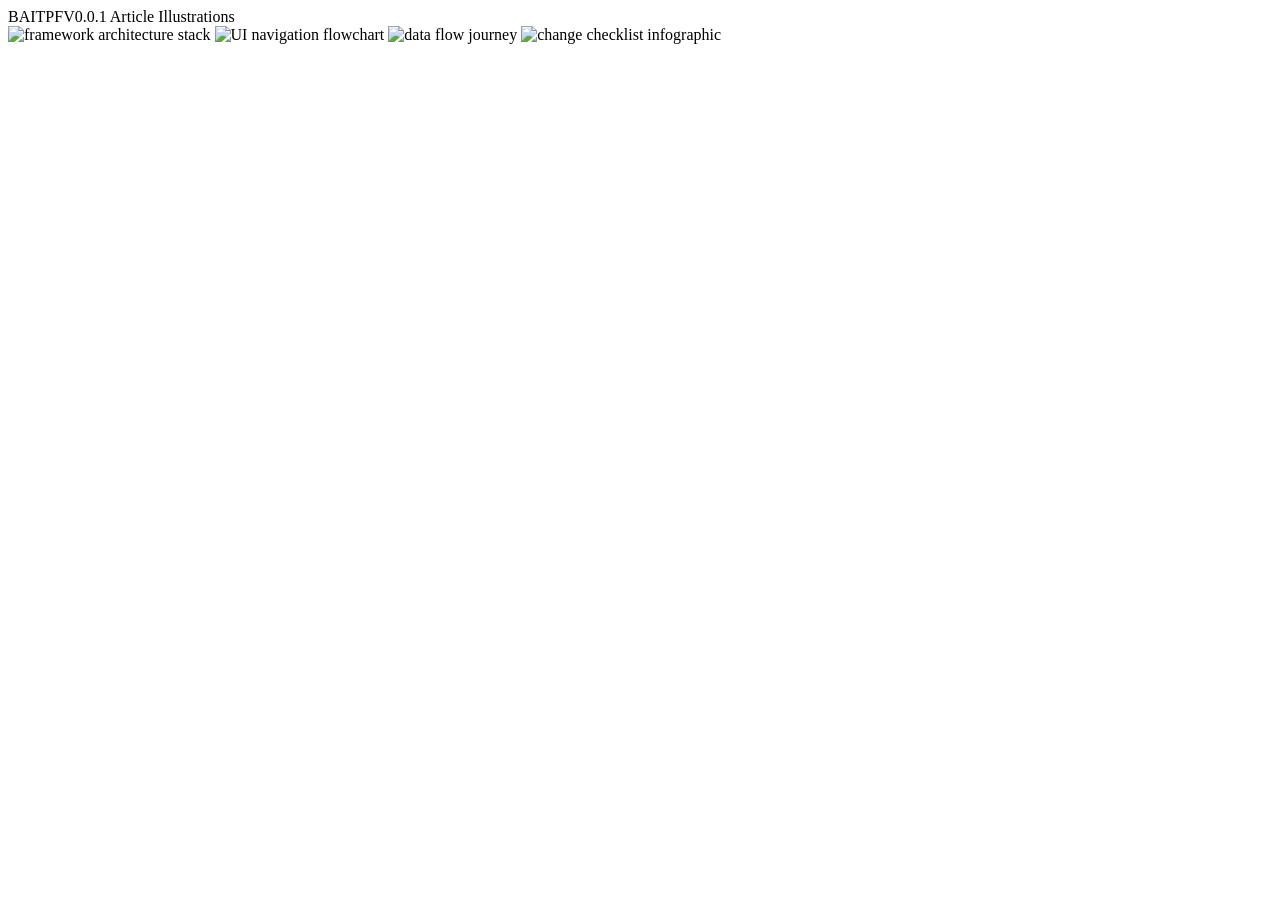
==== article-illustrations/index.html @ 26e82782 "fix: correct illustration image paths" ====
<!DOCTYPE html>
<html lang="en">
<head>
  <meta charset="UTF-8" />
  <meta name="viewport" content="width=device-width, initial-scale=1" />
  <title>BAITPFV Article Illustrations</title>
  <link rel="stylesheet" href="style.css" />
</head>
<body>
  <header class="header">BAITPFV0.0.1 Article Illustrations</header>
  <main class="section">
    <img src="imgs/01.png" alt="framework architecture stack" />
    <img src="imgs/02.png" alt="UI navigation flowchart" />
    <img src="imgs/03.png" alt="data flow journey" />
    <img src="imgs/04.png" alt="change checklist infographic" />
  </main>
</body>
</html>
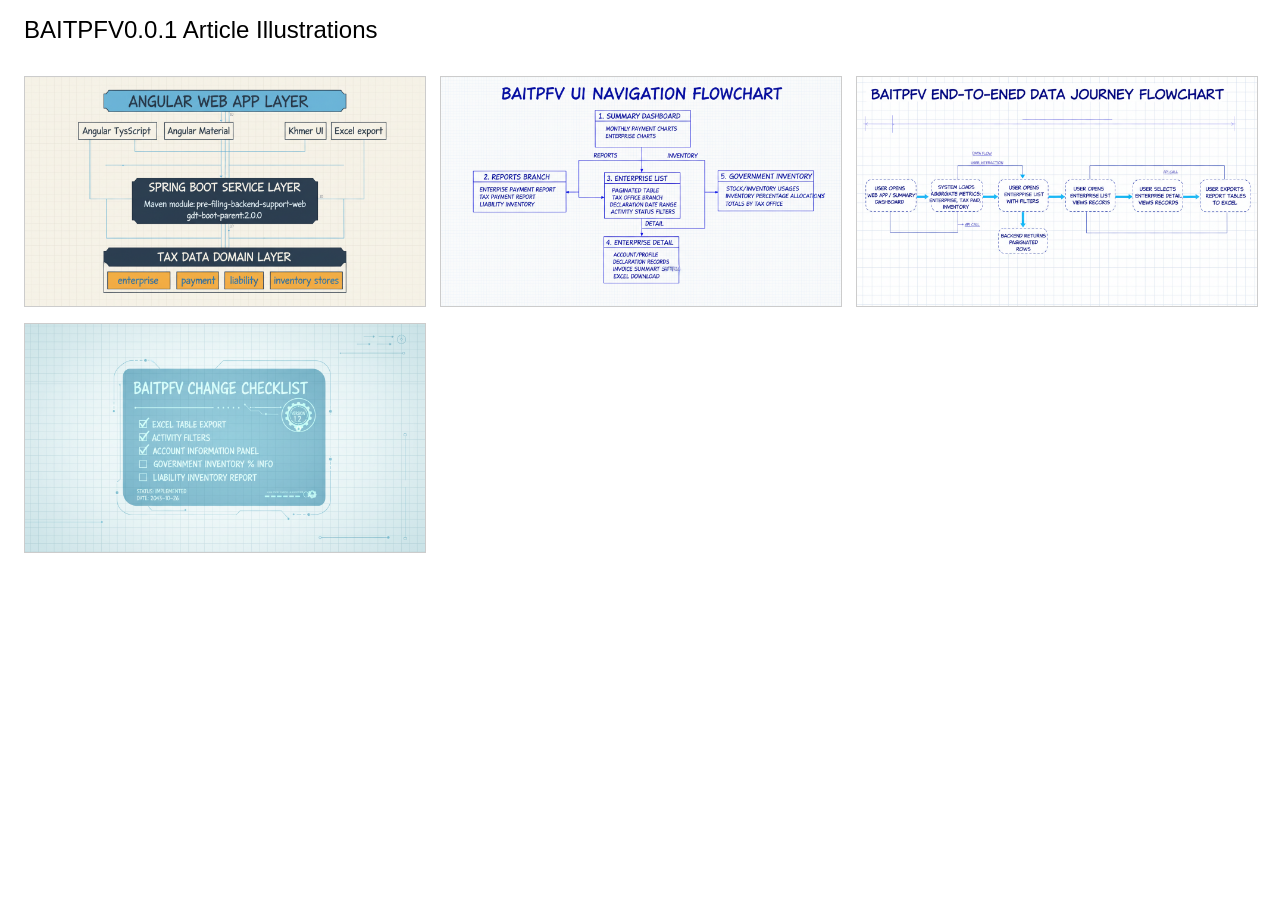
==== commit 277e422a: "feat: add lightbox fullscreen image viewer" ====
--- a/article-illustrations/index.html
+++ b/article-illustrations/index.html
@@ -8,11 +8,18 @@
 </head>
 <body>
   <header class="header">BAITPFV0.0.1 Article Illustrations</header>
-  <main class="section">
+  <main class="gallery">
     <img src="imgs/01.png" alt="framework architecture stack" />
     <img src="imgs/02.png" alt="UI navigation flowchart" />
     <img src="imgs/03.png" alt="data flow journey" />
     <img src="imgs/04.png" alt="change checklist infographic" />
   </main>
+
+  <div class="lightbox" id="lightbox" hidden>
+    <button class="lightbox-close" aria-label="Close">×</button>
+    <img class="lightbox-image" src="" alt="" />
+  </div>
+
+  <script src="app.js"></script>
 </body>
 </html>
--- a/article-illustrations/style.css
+++ b/article-illustrations/style.css
@@ -0,0 +1,56 @@
+.header {
+  font-family: Arial, Helvetica, sans-serif;
+  font-size: 1.5rem;
+  margin: 1rem;
+}
+
+.gallery {
+  display: grid;
+  grid-template-columns: repeat(auto-fit, minmax(300px, 1fr));
+  gap: 1rem;
+  padding: 1rem;
+}
+
+.gallery img {
+  width: 100%;
+  border: 1px solid #ccc;
+  cursor: zoom-in;
+  background: #f5f5f5;
+}
+
+.lightbox {
+  position: fixed;
+  inset: 0;
+  background: rgba(0, 0, 0, 0.85);
+  display: flex;
+  align-items: center;
+  justify-content: center;
+  padding: 2rem;
+  z-index: 9999;
+}
+
+.lightbox[hidden] {
+  display: none;
+}
+
+.lightbox-image {
+  max-width: 100%;
+  max-height: 100%;
+  object-fit: contain;
+  box-shadow: 0 10px 30px rgba(0, 0, 0, 0.4);
+  border-radius: 4px;
+}
+
+.lightbox-close {
+  position: absolute;
+  top: 1rem;
+  right: 1rem;
+  background: #fff;
+  border: 0;
+  font-size: 2rem;
+  line-height: 1;
+  width: 2.5rem;
+  height: 2.5rem;
+  border-radius: 999px;
+  cursor: pointer;
+}
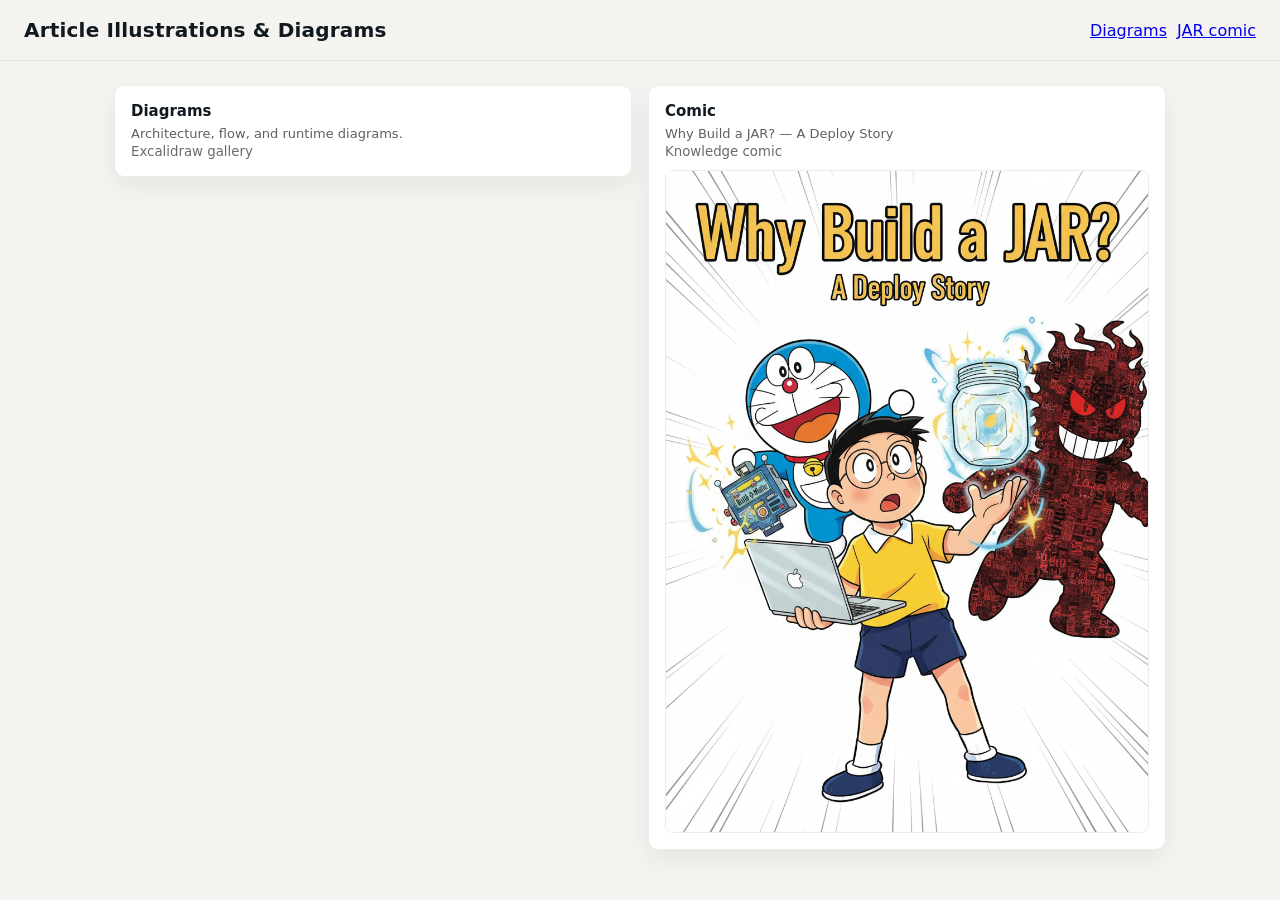
==== commit 1ec98feb: "feat: add comic site" ====
--- a/article-illustrations/index.html
+++ b/article-illustrations/index.html
@@ -1,25 +1,100 @@
 <!DOCTYPE html>
 <html lang="en">
 <head>
-  <meta charset="UTF-8" />
+  <meta charset="utf-8" />
   <meta name="viewport" content="width=device-width, initial-scale=1" />
-  <title>BAITPFV Article Illustrations</title>
-  <link rel="stylesheet" href="style.css" />
+  <title>Article Illustrations</title>
+  <style>
+    :root {
+      --ink: #101820;
+      --paper: #f5f3ef;
+      --rule: rgba(15,15,15,0.08);
+    }
+    * { box-sizing: border-box; }
+    html, body {
+      margin: 0;
+      padding: 0;
+      background: var(--paper);
+      color: var(--ink);
+      font-family: ui-sans-serif, system-ui, -apple-system, "Segoe UI", Roboto, "Helvetica Neue", Arial, sans-serif;
+    }
+    header {
+      display: flex;
+      align-items: center;
+      justify-content: space-between;
+      gap: 16px;
+      padding: 18px 24px;
+      border-bottom: 1px solid var(--rule);
+    }
+    h1 {
+      margin: 0;
+      font-size: 20px;
+      font-weight: 700;
+      letter-spacing: 0.2px;
+    }
+    nav {
+      display: flex;
+      gap: 10px;
+    }
+    main {
+      padding: 24px;
+      display: grid;
+      grid-template-columns: repeat(auto-fit, minmax(240px, 1fr));
+      gap: 16px;
+      max-width: 1100px;
+      margin: 0 auto;
+      align-items: start;
+    }
+    a.card {
+      background: #fff;
+      border: 1px solid var(--rule);
+      border-radius: 10px;
+      padding: 16px;
+      text-decoration: none;
+      color: inherit;
+      box-shadow: 0 10px 24px rgba(10,10,10,0.06);
+    }
+    .card h2 {
+      margin: 0 0 6px;
+      font-size: 15px;
+    }
+    .card p {
+      margin: 0;
+      color: #5f5f5f;
+      font-size: 13px;
+    }
+    img.preview {
+      display: block;
+      margin-top: 10px;
+      width: 100%;
+      border-radius: 8px;
+      border: 1px solid var(--rule);
+    }
+    small.meta {
+      color: #6b6b6b;
+    }
+  </style>
 </head>
 <body>
-  <header class="header">BAITPFV0.0.1 Article Illustrations</header>
-  <main class="gallery">
-    <img src="imgs/01.png" alt="framework architecture stack" />
-    <img src="imgs/02.png" alt="UI navigation flowchart" />
-    <img src="imgs/03.png" alt="data flow journey" />
-    <img src="imgs/04.png" alt="change checklist infographic" />
+  <header>
+    <h1>Article Illustrations & Diagrams</h1>
+    <nav>
+      <a href="diagrams.html">Diagrams</a>
+      <a href="comic.html">JAR comic</a>
+    </nav>
+  </header>
+  <main>
+    <a class="card" href="diagrams.html">
+      <h2>Diagrams</h2>
+      <p>Architecture, flow, and runtime diagrams.</p>
+      <small class="meta">Excalidraw gallery</small>
+    </a>
+    <a class="card" href="comic.html">
+      <h2>Comic</h2>
+      <p>Why Build a JAR? — A Deploy Story</p>
+      <small class="meta">Knowledge comic</small>
+      <img class="preview" src="comic/baitpfv-jar-story/00-cover-baitpfv-jar-story.png" alt="Cover" />
+    </a>
   </main>
-
-  <div class="lightbox" id="lightbox" hidden>
-    <button class="lightbox-close" aria-label="Close">×</button>
-    <img class="lightbox-image" src="" alt="" />
-  </div>
-
-  <script src="app.js"></script>
 </body>
 </html>
